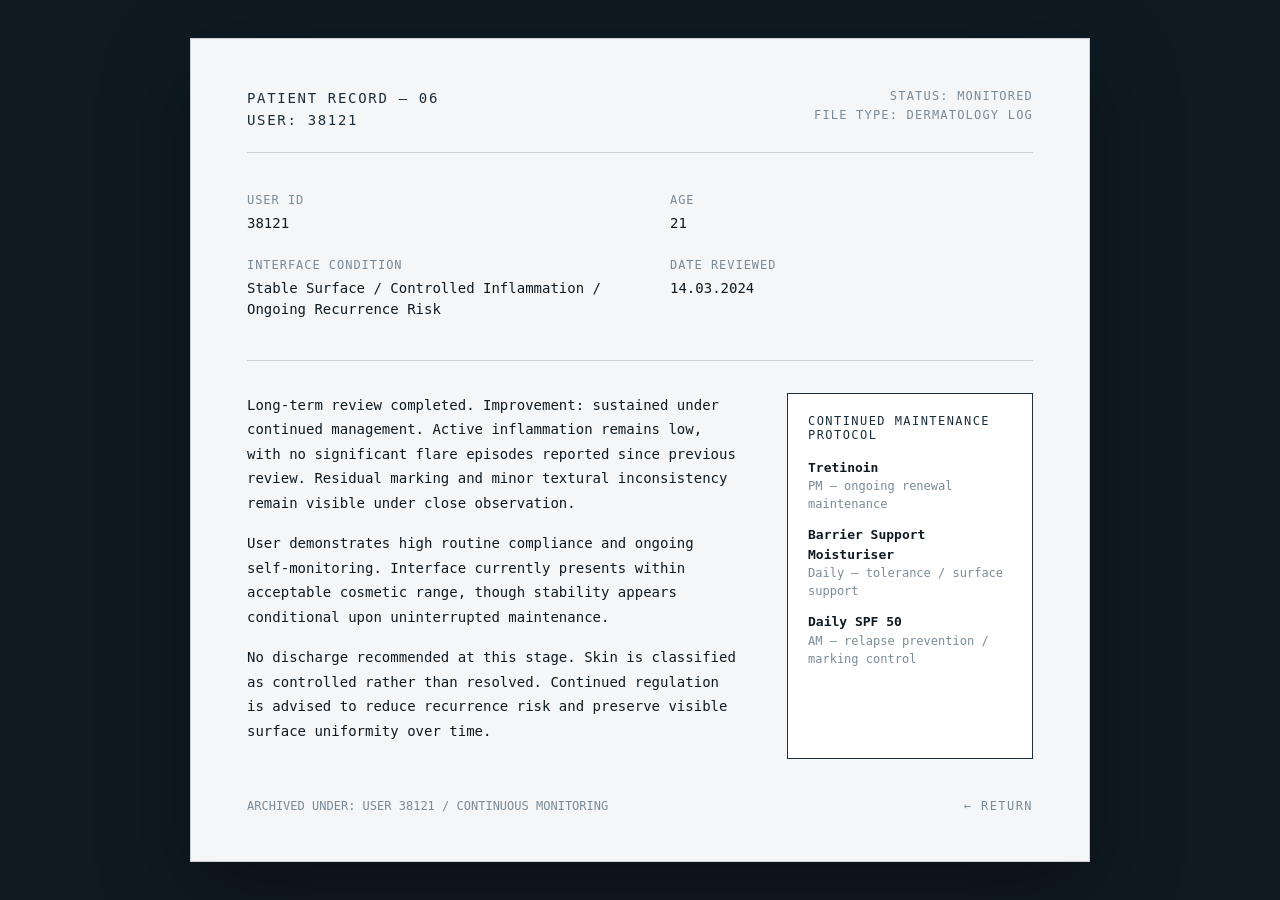
==== patient-06.html @ 54d04d7b "Add files via upload" ====
<!DOCTYPE html>
<html lang="en">
<head>
  <meta charset="UTF-8" />
  <title>Patient Record — 06</title>
  <meta name="viewport" content="width=device-width, initial-scale=1.0" />

  <style>
    /* ===============================
       RESET + BASE
       =============================== */
    * {
      margin: 0;
      padding: 0;
      box-sizing: border-box;
    }

    body {
      background: #0F1A22;
      font-family: monospace;
      color: #0F1A22;
      min-height: 100vh;
      display: flex;
      align-items: center;
      justify-content: center;
      padding: 24px;
    }

    /* ===============================
       RECORD CONTAINER
       =============================== */
    .record-wrapper {
      background: #F4F6F7;
      width: min(900px, 90vw);
      padding: 48px 56px;
      border: 1px solid #C9D1D6;
      box-shadow: 0 30px 80px rgba(0,0,0,0.35);
      position: relative;
    }

    /* ===============================
       HEADER
       =============================== */
    .record-header {
      display: flex;
      justify-content: space-between;
      align-items: flex-start;
      margin-bottom: 40px;
      border-bottom: 1px solid #C9D1D6;
      padding-bottom: 20px;
    }

    .record-title {
      font-size: 14px;
      letter-spacing: 0.12em;
      color: #1C2E3A;
      line-height: 1.6;
    }

    .record-status {
      font-size: 12px;
      letter-spacing: 0.1em;
      color: #7A8B98;
      text-align: right;
      line-height: 1.6;
    }

    /* ===============================
       PATIENT META
       =============================== */
    .patient-meta {
      display: grid;
      grid-template-columns: 1fr 1fr;
      gap: 24px 60px;
      margin-bottom: 40px;
      font-size: 14px;
    }

    .meta-label {
      color: #7A8B98;
      letter-spacing: 0.08em;
      font-size: 12px;
      margin-bottom: 6px;
    }

    .meta-value {
      color: #0F1A22;
      line-height: 1.5;
    }

    /* ===============================
       NOTES / PRESCRIPTION
       =============================== */
    .record-notes {
      border-top: 1px solid #C9D1D6;
      padding-top: 32px;
      display: grid;
      grid-template-columns: 2fr 1fr;
      gap: 48px;
    }

    .clinical-notes {
      font-size: 14px;
      line-height: 1.75;
      color: #0F1A22;
    }

    .clinical-notes p {
      margin-bottom: 16px;
    }

    .prescription {
      border: 1px solid #1C2E3A;
      padding: 20px;
      font-size: 13px;
      background: #FFFFFF;
    }

    .prescription-title {
      font-size: 12px;
      letter-spacing: 0.12em;
      margin-bottom: 16px;
      color: #1C2E3A;
    }

    .prescription-item {
      margin-bottom: 12px;
    }

    .drug {
      font-weight: bold;
      line-height: 1.5;
    }

    .dose {
      color: #7A8B98;
      font-size: 12px;
      line-height: 1.5;
    }

    /* ===============================
       FOOTER / EXIT
       =============================== */
    .record-footer {
      margin-top: 40px;
      display: flex;
      justify-content: space-between;
      align-items: center;
      font-size: 12px;
      color: #7A8B98;
      gap: 20px;
    }

    .exit {
      cursor: pointer;
      letter-spacing: 0.12em;
      white-space: nowrap;
    }

    .exit:hover {
      text-decoration: underline;
    }

    /* ===============================
       RESPONSIVE
       =============================== */
    @media (max-width: 760px) {
      .record-wrapper {
        padding: 32px 28px;
      }

      .record-header,
      .record-footer,
      .record-notes,
      .patient-meta {
        display: block;
      }

      .record-status {
        margin-top: 12px;
        text-align: left;
      }

      .patient-meta > div {
        margin-bottom: 18px;
      }

      .prescription {
        margin-top: 28px;
      }

      .record-footer {
        display: flex;
        flex-direction: column;
        align-items: flex-start;
      }
    }
  </style>
</head>

<body>

  <div class="record-wrapper">

    <!-- HEADER -->
    <div class="record-header">
      <div class="record-title">
        PATIENT RECORD — 06<br>
        USER: 38121
      </div>
      <div class="record-status">
        STATUS: MONITORED<br>
        FILE TYPE: DERMATOLOGY LOG
      </div>
    </div>

    <!-- META -->
    <div class="patient-meta">
      <div>
        <div class="meta-label">USER ID</div>
        <div class="meta-value">38121</div>
      </div>

      <div>
        <div class="meta-label">AGE</div>
        <div class="meta-value">21</div>
      </div>

      <div>
        <div class="meta-label">INTERFACE CONDITION</div>
        <div class="meta-value">Stable Surface / Controlled Inflammation / Ongoing Recurrence Risk</div>
      </div>

      <div>
        <div class="meta-label">DATE REVIEWED</div>
        <div class="meta-value">14.03.2024</div>
      </div>
    </div>

    <!-- NOTES + PRESCRIPTION -->
    <div class="record-notes">

      <div class="clinical-notes">
        <p>
          Long-term review completed. Improvement: sustained under continued
          management. Active inflammation remains low, with no significant flare
          episodes reported since previous review. Residual marking and minor
          textural inconsistency remain visible under close observation.
        </p>

        <p>
          User demonstrates high routine compliance and ongoing self-monitoring.
          Interface currently presents within acceptable cosmetic range, though
          stability appears conditional upon uninterrupted maintenance.
        </p>

        <p>
          No discharge recommended at this stage. Skin is classified as
          controlled rather than resolved. Continued regulation is advised to
          reduce recurrence risk and preserve visible surface uniformity over time.
        </p>
      </div>

      <div class="prescription">
        <div class="prescription-title">
          CONTINUED MAINTENANCE PROTOCOL
        </div>

        <div class="prescription-item">
          <div class="drug">Tretinoin</div>
          <div class="dose">PM — ongoing renewal maintenance</div>
        </div>

        <div class="prescription-item">
          <div class="drug">Barrier Support Moisturiser</div>
          <div class="dose">Daily — tolerance / surface support</div>
        </div>

        <div class="prescription-item">
          <div class="drug">Daily SPF 50</div>
          <div class="dose">AM — relapse prevention / marking control</div>
        </div>
      </div>

    </div>

    <!-- FOOTER -->
    <div class="record-footer">
      <div>ARCHIVED UNDER: USER 38121 / CONTINUOUS MONITORING</div>
      <div class="exit" onclick="history.back()">← RETURN</div>
    </div>

  </div>

</body>
</html>
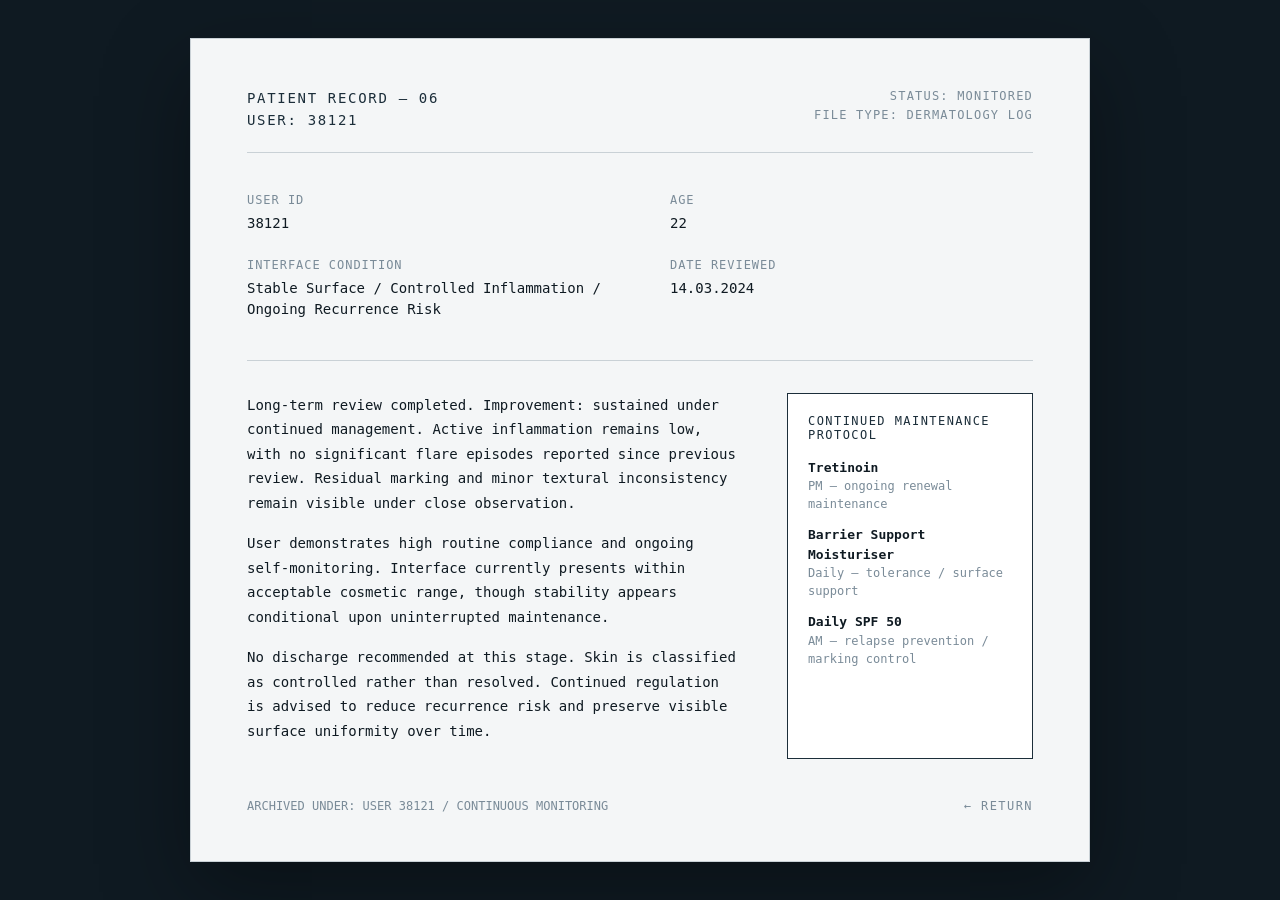
==== commit 9ead294e: "Update patient age from 21 to 22" ====
--- a/patient-06.html
+++ b/patient-06.html
@@ -223,7 +223,7 @@
 
       <div>
         <div class="meta-label">AGE</div>
-        <div class="meta-value">21</div>
+        <div class="meta-value">22</div>
       </div>
 
       <div>
@@ -293,4 +293,4 @@
   </div>
 
 </body>
-</html>+</html>
